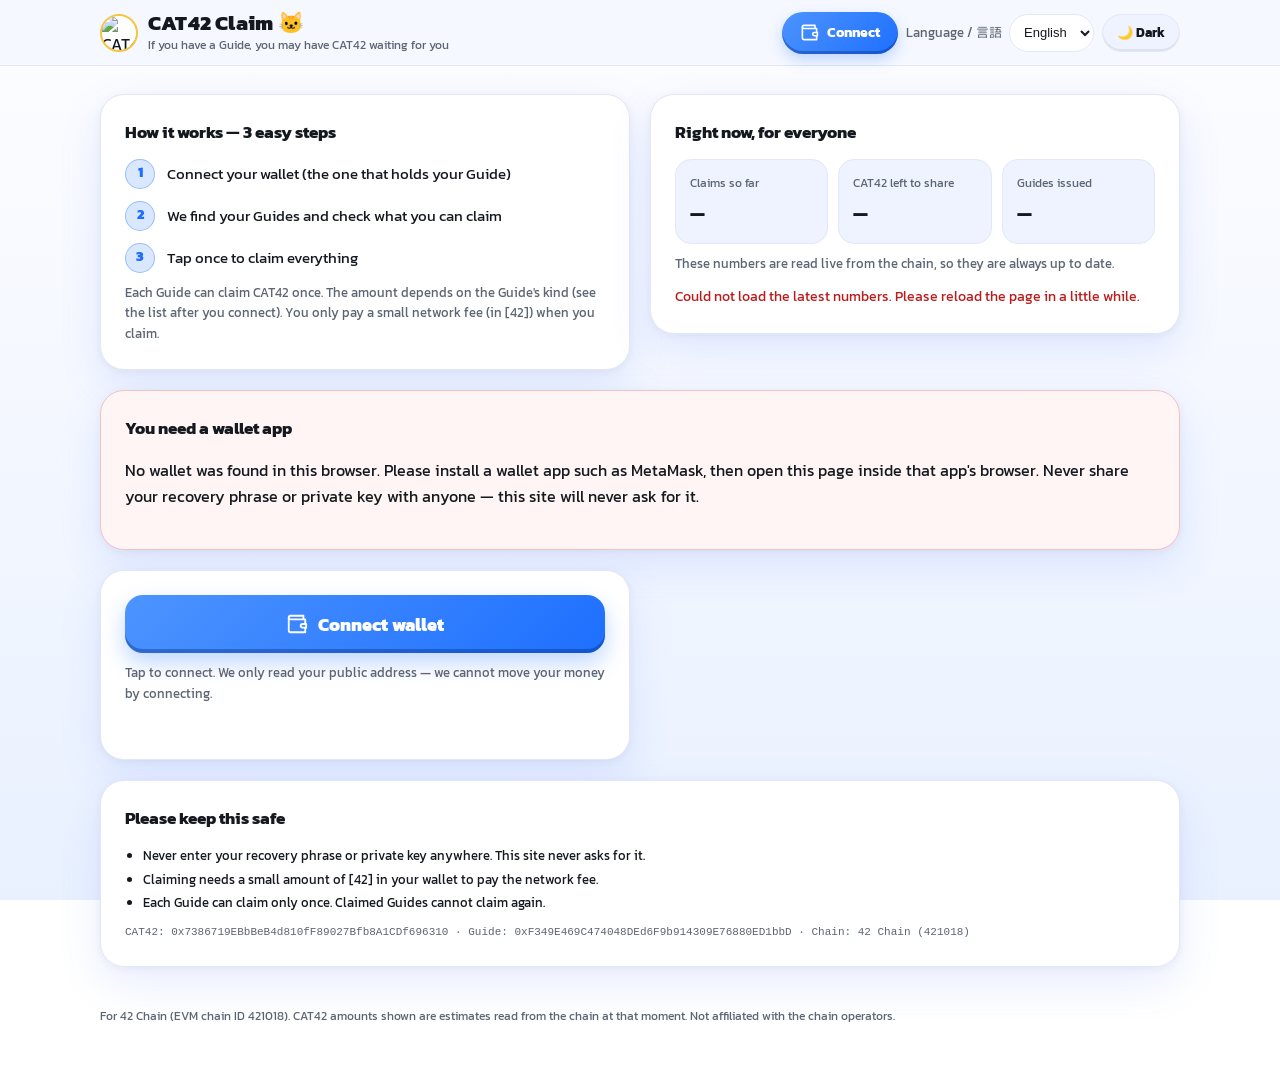
==== docs/en.html @ bd97c514 "UI round 2: rounded fonts (Kanit + M PLUS Rounded 1c), vivid saturated accents, PancakeSwap-style pr" ====
<!DOCTYPE html>
<html lang="en">
<head>
<meta charset="utf-8">
<meta name="viewport" content="width=device-width, initial-scale=1">
<title>CAT42 Claim — for Guide holders</title>
<meta name="description" content="Claim CAT42 for your Guide NFTs on 42 Chain. One tap claims everything you have not claimed yet.">
<script>(function(){try{document.documentElement.dataset.theme=localStorage.getItem("guppy-theme")==="dark"?"dark":"light";}catch(e){document.documentElement.dataset.theme="light";}})();</script>
<link rel="preconnect" href="https://fonts.googleapis.com">
<link rel="preconnect" href="https://fonts.gstatic.com" crossorigin>
<link href="https://fonts.googleapis.com/css2?family=Kanit:wght@500;600;700;800&family=M+PLUS+Rounded+1c:wght@500;700;800&display=swap" rel="stylesheet">
<link rel="stylesheet" href="style.css?v=3">
</head>
<body>
<header>
  <div class="header-in">
    <div class="brand">
        <img id="tokenIcon" src="https://raw.githubusercontent.com/maze369/token-icons/main/icons/0x7386719ebbbeb4d810ff89027bfb8a1cdf696310.jpg" alt="CAT42" width="44" height="44">
        <span class="brand-emoji" id="tokenFallback" hidden>🐱</span>
        <div>
          <h1 id="pageTitle">CAT42 Claim</h1>
          <p class="sub" id="pageSub">For Guide holders</p>
        </div>
      </div>
    <button type="button" id="headerConnectBtn" class="header-connect">Connect</button>
    <span class="lang-switch"><label><span id="langLabel">Language / 言語</span> <select id="langSel"><option value="en" selected>English</option><option value="ja">日本語</option></select></label></span>
    <button type="button" id="themeToggle" class="theme-toggle" aria-label="Toggle background theme"></button>
  </div>
</header>

<main>
  <!-- How it works -->
  <section class="panel" id="howPanel">
    <h2 id="howTitle">How it works</h2>
    <ol class="steps">
      <li id="step1">Connect your wallet</li>
      <li id="step2">We find your Guides</li>
      <li id="step3">Tap once to claim</li>
    </ol>
    <p class="note" id="howNote"></p>
  </section>

  <!-- Global stats (no wallet needed) -->
  <section class="panel" id="statsPanel">
    <h2 id="statsTitle">Right now</h2>
    <div class="info-grid">
      <div class="info-card">
        <div class="i-label" id="statClaimsLabel">Claims so far</div>
        <div class="i-value" id="statClaims">—</div>
      </div>
      <div class="info-card">
        <div class="i-label" id="statVaultLabel">CAT42 left to share</div>
        <div class="i-value" id="statVault">—</div>
      </div>
      <div class="info-card">
        <div class="i-label" id="statGuidesLabel">Guides issued</div>
        <div class="i-value" id="statGuides">—</div>
      </div>
    </div>
    <p class="note" id="statsNote"></p>
    <p class="result" id="statsError" role="status"></p>
  </section>

  <!-- No wallet notice -->
  <section class="panel warn" id="noWalletPanel" hidden>
    <h2 id="noWalletTitle">You need a wallet app</h2>
    <p id="noWalletText"></p>
  </section>

  <!-- Connect -->
  <section class="panel" id="connectPanel">
    <div id="connectBox">
      <button type="button" id="connectBtn" class="big-btn">Connect wallet</button>
      <p class="note" id="connectNote"></p>
    </div>
    <div id="accountBox" hidden>
      <div class="i-label" id="yourWalletLabel">Your wallet</div>
      <div class="mono" id="walletAddr">—</div>
      <div class="row">
        <span class="note" id="catBalanceLine"></span>
      </div>
      <div class="row">
        <button type="button" id="rescanBtn" class="small-btn">Check again</button>
        <button type="button" id="switchChainBtn" class="small-btn" hidden>Switch to 42 Chain</button>
      </div>
    </div>
    <p class="result" id="connectResult" role="status"></p>
  </section>

  <!-- Main claim panel -->
  <section class="panel" id="mainPanel" hidden>
    <div class="total-box">
      <div class="i-label" id="totalLabel">CAT42 you can claim</div>
      <div class="total-value"><span id="totalAmount">—</span> <span class="unit">CAT42</span></div>
      <p class="note" id="totalNote"></p>
    </div>

    <div class="counts">
      <div class="count"><span class="count-num" id="ownedCount">—</span><span class="count-label" id="ownedLabel">Guides you have</span></div>
      <div class="count"><span class="count-num" id="unclaimedCount">—</span><span class="count-label" id="unclaimedLabel">Not claimed yet</span></div>
      <div class="count"><span class="count-num" id="claimedCount">—</span><span class="count-label" id="claimedLabel">Already claimed</span></div>
    </div>

    <p class="note warn-note" id="mismatchNote" hidden></p>
    <p class="progress" id="scanProgress" role="status"></p>

    <button type="button" id="claimBtn" class="big-btn claim" disabled>Claim all</button>
    <p class="progress" id="claimProgress" role="status"></p>
    <div id="claimResult" class="result" role="status"></div>

    <h3 id="unclaimedTitle">Guides you can claim for</h3>
    <div id="unclaimedList"></div>
    <p class="note" id="emptyListText" hidden></p>

    <details id="claimedDetails" hidden>
      <summary id="claimedSummary">Already claimed</summary>
      <div id="claimedList"></div>
    </details>
  </section>

  <!-- Safety -->
  <section class="panel safety-panel">
    <h2 id="safeTitle">Please keep this safe</h2>
    <ul class="notes">
      <li id="safe1"></li>
      <li id="safe2"></li>
      <li id="safe3"></li>
    </ul>
    <p class="note mono-small" id="contractLine"></p>
  </section>
</main>

<footer>
  <p id="footerText"></p>
</footer>

<script src="app.js?v=4"></script>
<script>
(function(){
  var btn=document.getElementById("themeToggle");
  if(!btn)return;
  var ja=(document.documentElement.lang||"").indexOf("ja")===0;
  function label(){var d=document.documentElement.dataset.theme==="dark";btn.textContent=d?(ja?"\u2600\uFE0F \u767D\u80CC\u666F":"\u2600\uFE0F Light"):(ja?"\uD83C\uDF19 \u9ED2\u80CC\u666F":"\uD83C\uDF19 Dark");}
  label();
  btn.addEventListener("click",function(){var next=document.documentElement.dataset.theme==="dark"?"light":"dark";document.documentElement.dataset.theme=next;try{localStorage.setItem("guppy-theme",next);}catch(e){}label();});
})();
</script>

<script>
(function(){
  var hb=document.getElementById("headerConnectBtn");
  if(!hb)return;
  var def=hb.textContent;
  var cb=document.getElementById("connectBtn"),cbox=document.getElementById("connectBox"),abox=document.getElementById("accountBox"),wa=document.getElementById("walletAddr");
  function short(a){a=(a||"").trim();return a.length>10?a.slice(0,6)+"\u2026"+a.slice(-4):a;}
  function sync(){
    var connected=!!(abox&&!abox.hidden&&wa&&wa.textContent.indexOf("0x")===0);
    if(connected){hb.textContent=short(wa.textContent);hb.classList.add("connected");}
    else{hb.textContent=def;hb.classList.remove("connected");}
  }
  hb.addEventListener("click",function(){
    if(abox&&!abox.hidden){var p=document.getElementById("connectPanel");if(p)p.scrollIntoView({behavior:"smooth",block:"center"});}
    else if(cb){cb.click();}
  });
  if(window.MutationObserver){
    var mo=new MutationObserver(sync);
    [cbox,abox].forEach(function(el){if(el)mo.observe(el,{attributes:true,attributeFilter:["hidden"]});});
    if(wa)mo.observe(wa,{childList:true,characterData:true,subtree:true});
  }
  sync();
})();
</script>
</body>
</html>
---- docs/style.css ----
/* CAT42 Claim — Uniswap/PancakeSwap-style mobile card UI (2026-11-18).
   Round 2 (same day): rounded typefaces (Kanit for Latin/digits,
   M PLUS Rounded 1c for Japanese), vivid saturated accents, and
   PancakeSwap-style press-down 3D buttons with soft card shadows.
   Display layer only: every selector the app relies on is preserved,
   the white/black theme variables and the desktop grid placements are
   unchanged in behaviour. */
:root, :root[data-theme="light"] { --bg:#f4f7ff; --card:#ffffff; --text:#14181f; --muted:#5c6572; --line:#e2e8f6; --input-bg:#ffffff; --chip:#eef3ff; --accent:#1e6fff; --accent-soft:#d9e8ff; --green:#0bb068; --orange:#f06400; --shadow:0 16px 44px rgba(64,105,255,.12), 0 2px 8px rgba(16,24,40,.05); --warn-bg:#fff5f5; --warn-line:#f3c2c2; --warn-note-bg:#fff7ed; --warn-note-line:#fed7aa; --warn-note-text:#9a3412; --err:#b91c1c; --ok:#0a8a4d; }
:root[data-theme="dark"] { --bg:#000000; --card:#121316; --text:#f2f3f5; --muted:#9aa1ab; --line:#26282e; --input-bg:#0a0a0b; --chip:#1b1d21; --accent:#4d8dff; --accent-soft:#1d2c52; --green:#2bd98a; --orange:#ff8a3d; --shadow:none; --warn-bg:#2a1518; --warn-line:#5b2b31; --warn-note-bg:#2a1d12; --warn-note-line:#6b4423; --warn-note-text:#fdba74; --err:#fca5a5; --ok:#4ade80; }
* { box-sizing: border-box; }
body { margin: 0; font-family: "Kanit", "M PLUS Rounded 1c", -apple-system, "Hiragino Maru Gothic ProN", "Hiragino Sans", "Noto Sans JP", sans-serif; background: linear-gradient(180deg, #fdfdff 0%, #e9f1ff 100%); background-attachment: fixed; color: var(--text); line-height: 1.6; -webkit-font-smoothing: antialiased; }
:root[data-theme="dark"] body { background: #000000; }
button { font-family: inherit; }
button:focus-visible, select:focus-visible, summary:focus-visible { outline: 2px solid var(--accent); outline-offset: 2px; }

/* ---------- header: brand left, Connect + controls right ---------- */
header { position: sticky; top: 0; z-index: 20; background: color-mix(in srgb, var(--bg) 88%, transparent); backdrop-filter: blur(10px); -webkit-backdrop-filter: blur(10px); border-bottom: 1px solid var(--line); }
header > .header-in { max-width: 1120px; margin: 0 auto; padding: 10px 20px; display: flex; align-items: center; gap: 8px; }
.brand { display: flex; align-items: center; gap: 10px; min-width: 0; }
.brand img { width: 38px; height: 38px; border-radius: 50%; background: #fff; border: 2px solid #f5c542; object-fit: cover; }
.brand-emoji { font-size: 32px; }
h1 { font-size: 21px; margin: 0; line-height: 1.2; white-space: nowrap; font-weight: 800; letter-spacing: .01em; }
.sub { color: var(--muted); margin: 1px 0 0; font-size: 12px; white-space: nowrap; }
.header-connect { margin-left: auto; background: linear-gradient(135deg, #4d94ff, #1e6fff); color: #fff; border: 0; border-radius: 999px; padding: 10px 18px; font-size: 14px; font-weight: 700; cursor: pointer; min-height: 42px; white-space: nowrap; display: inline-flex; align-items: center; gap: 8px; box-shadow: inset 0 -3px 0 rgba(0,35,110,.35), 0 6px 14px rgba(30,111,255,.25); }
.header-connect::before { content: ""; flex: none; width: 19px; height: 19px; background: url("data:image/svg+xml,%3Csvg xmlns='http://www.w3.org/2000/svg' viewBox='0 0 24 24' fill='none' stroke='white' stroke-width='2' stroke-linecap='round' stroke-linejoin='round'%3E%3Cpath d='M21 12V7H5a2 2 0 0 1 0-4h14v4'/%3E%3Cpath d='M3 5v14a2 2 0 0 0 2 2h16v-5'/%3E%3Cpath d='M18 12a2 2 0 0 0 0 4h4v-4Z'/%3E%3C/svg%3E") center / contain no-repeat; }
.header-connect:active { transform: translateY(1px); box-shadow: inset 0 -1px 0 rgba(0,35,110,.35), 0 3px 8px rgba(30,111,255,.22); }
.header-connect.connected { background: var(--chip); color: var(--text); border: 1px solid var(--line); box-shadow: none; font-family: ui-monospace, monospace; font-size: 13px; }
.header-connect.connected::before { width: 9px; height: 9px; border-radius: 50%; background: var(--green); }
.lang-switch { font-size: 13px; color: var(--muted); }
.lang-switch select { margin-left: 4px; background: var(--input-bg); color: var(--text); border: 1px solid var(--line); border-radius: 999px; padding: 8px 10px; font-size: 13px; min-height: 38px; }
.theme-toggle { background: var(--chip); color: var(--text); border: 1px solid var(--line); border-radius: 999px; padding: 8px 14px; font-size: 13px; font-weight: 700; cursor: pointer; min-height: 38px; white-space: nowrap; box-shadow: inset 0 -2px 0 rgba(16,24,40,.08); }
.theme-toggle:active { transform: translateY(1px); box-shadow: inset 0 -1px 0 rgba(16,24,40,.08); }

/* ---------- cards ---------- */
main { max-width: 1120px; margin: 0 auto; padding: 8px 20px; }
.panel { background: var(--card); border: 1px solid var(--line); border-radius: 24px; padding: 24px; margin: 18px 0 0; box-shadow: var(--shadow); }
.panel.warn { background: var(--warn-bg); border-color: var(--warn-line); }
.panel h2 { font-size: 17px; margin: 0 0 12px; }
.panel h3 { font-size: 15px; margin: 20px 0 8px; }
.steps { margin: 0; padding: 0; list-style: none; counter-reset: step; display: grid; gap: 12px; }
.steps li { counter-increment: step; display: flex; align-items: center; gap: 12px; font-size: 15px; }
.steps li::before { content: counter(step); flex: none; width: 28px; height: 28px; border-radius: 50%; background: var(--accent-soft); border: 1px solid color-mix(in srgb, var(--accent) 35%, transparent); color: var(--accent); font-weight: 800; font-size: 14px; display: flex; align-items: center; justify-content: center; }
.note { color: var(--muted); font-size: 13px; line-height: 1.6; margin: 10px 0 0; }
.warn-note { color: var(--warn-note-text); background: var(--warn-note-bg); border: 1px solid var(--warn-note-line); border-radius: 14px; padding: 12px 14px; }
.info-grid { display: grid; grid-template-columns: repeat(auto-fit, minmax(150px, 1fr)); gap: 10px; }
.info-card { background: var(--chip); border: 1px solid var(--line); border-radius: 16px; padding: 14px; }
.i-label { font-size: 12px; color: var(--muted); margin-bottom: 6px; }
.i-value { font-size: 19px; font-weight: 800; word-break: break-word; }

/* ---------- buttons ---------- */
.big-btn { display: flex; align-items: center; justify-content: center; gap: 10px; width: 100%; background: linear-gradient(135deg, #4d94ff, #1e6fff); color: #fff; border: 0; border-radius: 18px; padding: 12px 16px; font-size: 18px; font-weight: 800; cursor: pointer; min-height: 58px; box-shadow: inset 0 -4px 0 rgba(0,35,110,.35), 0 10px 22px rgba(30,111,255,.28); transition: transform .06s ease, box-shadow .06s ease; }
.big-btn:active { transform: translateY(2px); box-shadow: inset 0 -2px 0 rgba(0,35,110,.35), 0 5px 12px rgba(30,111,255,.22); }
.big-btn:disabled { opacity: .45; cursor: default; box-shadow: none; }
.big-btn.claim { background: linear-gradient(135deg, #2ee6a8, #0bb068); font-size: 20px; min-height: 64px; border-radius: 20px; box-shadow: inset 0 -4px 0 rgba(0,80,50,.38), 0 10px 22px rgba(11,176,104,.30); }
.big-btn.claim:active { box-shadow: inset 0 -2px 0 rgba(0,80,50,.38), 0 5px 12px rgba(11,176,104,.24); }
.big-btn.claim:disabled { box-shadow: none; }
/* Icons are CSS ::before flex items, so the labels the app rewrites
   (textContent) never wipe them and they sit beside any label length. */
#connectBtn::before { content: ""; flex: none; width: 22px; height: 22px; background: url("data:image/svg+xml,%3Csvg xmlns='http://www.w3.org/2000/svg' viewBox='0 0 24 24' fill='none' stroke='white' stroke-width='2' stroke-linecap='round' stroke-linejoin='round'%3E%3Cpath d='M21 12V7H5a2 2 0 0 1 0-4h14v4'/%3E%3Cpath d='M3 5v14a2 2 0 0 0 2 2h16v-5'/%3E%3Cpath d='M18 12a2 2 0 0 0 0 4h4v-4Z'/%3E%3C/svg%3E") center / contain no-repeat; }
#claimBtn::before { content: ""; flex: none; width: 23px; height: 23px; background: url("data:image/svg+xml,%3Csvg xmlns='http://www.w3.org/2000/svg' viewBox='0 0 24 24' fill='none' stroke='white' stroke-width='2' stroke-linecap='round' stroke-linejoin='round'%3E%3Crect x='3' y='8' width='18' height='4' rx='1'/%3E%3Cpath d='M12 8v13'/%3E%3Cpath d='M19 12v7a2 2 0 0 1-2 2H7a2 2 0 0 1-2-2v-7'/%3E%3Cpath d='M7.5 8a2.5 2.5 0 0 1 0-5C11 3 12 8 12 8s1-5 4.5-5a2.5 2.5 0 0 1 0 5'/%3E%3C/svg%3E") center / contain no-repeat; }
.small-btn { background: var(--card); color: var(--text); border: 1px solid var(--line); border-radius: 999px; padding: 10px 18px; font-size: 14px; font-weight: 600; cursor: pointer; min-height: 44px; box-shadow: inset 0 -3px 0 rgba(16,24,40,.10); transition: transform .06s ease, box-shadow .06s ease; }
.small-btn:active { transform: translateY(1px); box-shadow: inset 0 -1px 0 rgba(16,24,40,.10); }
.row { display: flex; gap: 8px; flex-wrap: wrap; align-items: center; margin-top: 12px; }
.mono { font-family: ui-monospace, monospace; font-size: 13px; word-break: break-all; }
.mono-small { font-family: ui-monospace, monospace; font-size: 11px; word-break: break-all; }

/* ---------- claim card hero ---------- */
.total-box { text-align: center; background: linear-gradient(135deg, var(--accent-soft), var(--chip)); border: 1px solid var(--line); border-radius: 20px; padding: 22px 16px 18px; }
.total-box .i-label { margin-bottom: 2px; }
.total-value { font-size: 40px; font-weight: 900; line-height: 1.15; word-break: break-word; letter-spacing: -.01em; }
.total-value .unit { font-size: 18px; font-weight: 700; color: var(--muted); }
.total-box .note { margin-top: 6px; }
.counts { display: grid; grid-template-columns: repeat(3, 1fr); gap: 10px; margin: 14px 0 6px; }
.count { background: var(--chip); border: 1px solid var(--line); border-radius: 16px; padding: 12px 6px; text-align: center; }
.count-num { display: block; font-size: 22px; font-weight: 800; }
.count-label { display: block; font-size: 11px; color: var(--muted); margin-top: 2px; line-height: 1.4; }
.progress { min-height: 20px; font-size: 14px; line-height: 1.6; color: var(--orange); margin: 10px 0 0; }
.result { min-height: 20px; font-size: 14px; line-height: 1.7; margin: 10px 0 0; word-break: break-word; }
.result.ok { color: var(--ok); }
.result.error { color: var(--err); }
.result a { color: var(--accent); }

/* ---------- guide list ---------- */
.guide-item { display: flex; justify-content: space-between; gap: 10px; align-items: center; padding: 14px 2px; border-top: 1px solid var(--line); }
.guide-item:first-child { border-top: 0; }
.guide-main { font-weight: 700; font-size: 15px; }
.guide-sub { font-size: 12px; color: var(--muted); margin-top: 2px; }
.guide-amt { font-weight: 800; text-align: right; white-space: nowrap; }
.tier-badge { display: inline-block; font-size: 11px; font-weight: 700; border-radius: 999px; padding: 2px 8px; background: #fef3c7; color: #92400e; margin-left: 6px; }
.tier-1 { background: #dbeafe; color: #1e40af; }
.tier-2 { background: #ede9fe; color: #5b21b6; }
.tier-3 { background: #fef3c7; color: #92400e; border: 1px solid #f59e0b; }
details { margin-top: 14px; }
summary { cursor: pointer; font-size: 14px; color: var(--muted); padding: 8px 0; }
.notes { color: var(--text); line-height: 1.8; font-size: 13px; padding-left: 18px; margin: 0; }
a { color: var(--accent); }
footer { max-width: 1120px; margin: 0 auto; padding: 20px 20px 36px; color: var(--muted); font-size: 12px; line-height: 1.6; }

@media (min-width: 1024px) {
  main { display: grid; grid-template-columns: 1fr 1fr; gap: 0 20px; align-items: start; }
  main .panel { margin-top: 20px; }
  /* Every panel gets an explicit column. Panels appear/disappear with
     wallet state (noWallet / main are hidden-toggled),
     so auto-placement must never decide where a panel lands: with
     column-only placement each panel keeps its own column track and
     full-width panels always take a whole row, in every state. */
  #howPanel { grid-column: 1; }
  #statsPanel { grid-column: 2; }
  #noWalletPanel { grid-column: 1 / -1; }
  #connectPanel { grid-column: 1; }
  #mainPanel { grid-column: 2; }
  .safety-panel { grid-column: 1 / -1; }
  /* Inner spacing at desktop width: the guide rows keep their
     name/amount split readable in the narrower column. */
}
@media (max-width: 640px) {
  header > .header-in { padding: 10px 14px; gap: 6px; }
  main { padding: 4px 14px 8px; }
  .panel { padding: 20px 18px; border-radius: 22px; }
  h1 { font-size: 19px; }
  .sub { display: none; }
  .brand img { width: 34px; height: 34px; }
  .lang-switch #langLabel { display: none; }
  .lang-switch select { margin-left: 0; padding: 8px 6px; }
  .theme-toggle { padding: 8px 10px; }
  .header-connect { padding: 9px 14px; font-size: 13px; min-height: 40px; }
  .header-connect::before { width: 17px; height: 17px; }
  .header-connect.connected::before { width: 8px; height: 8px; }
  footer { padding-left: 16px; padding-right: 16px; }
  .total-value { font-size: 32px; }
}
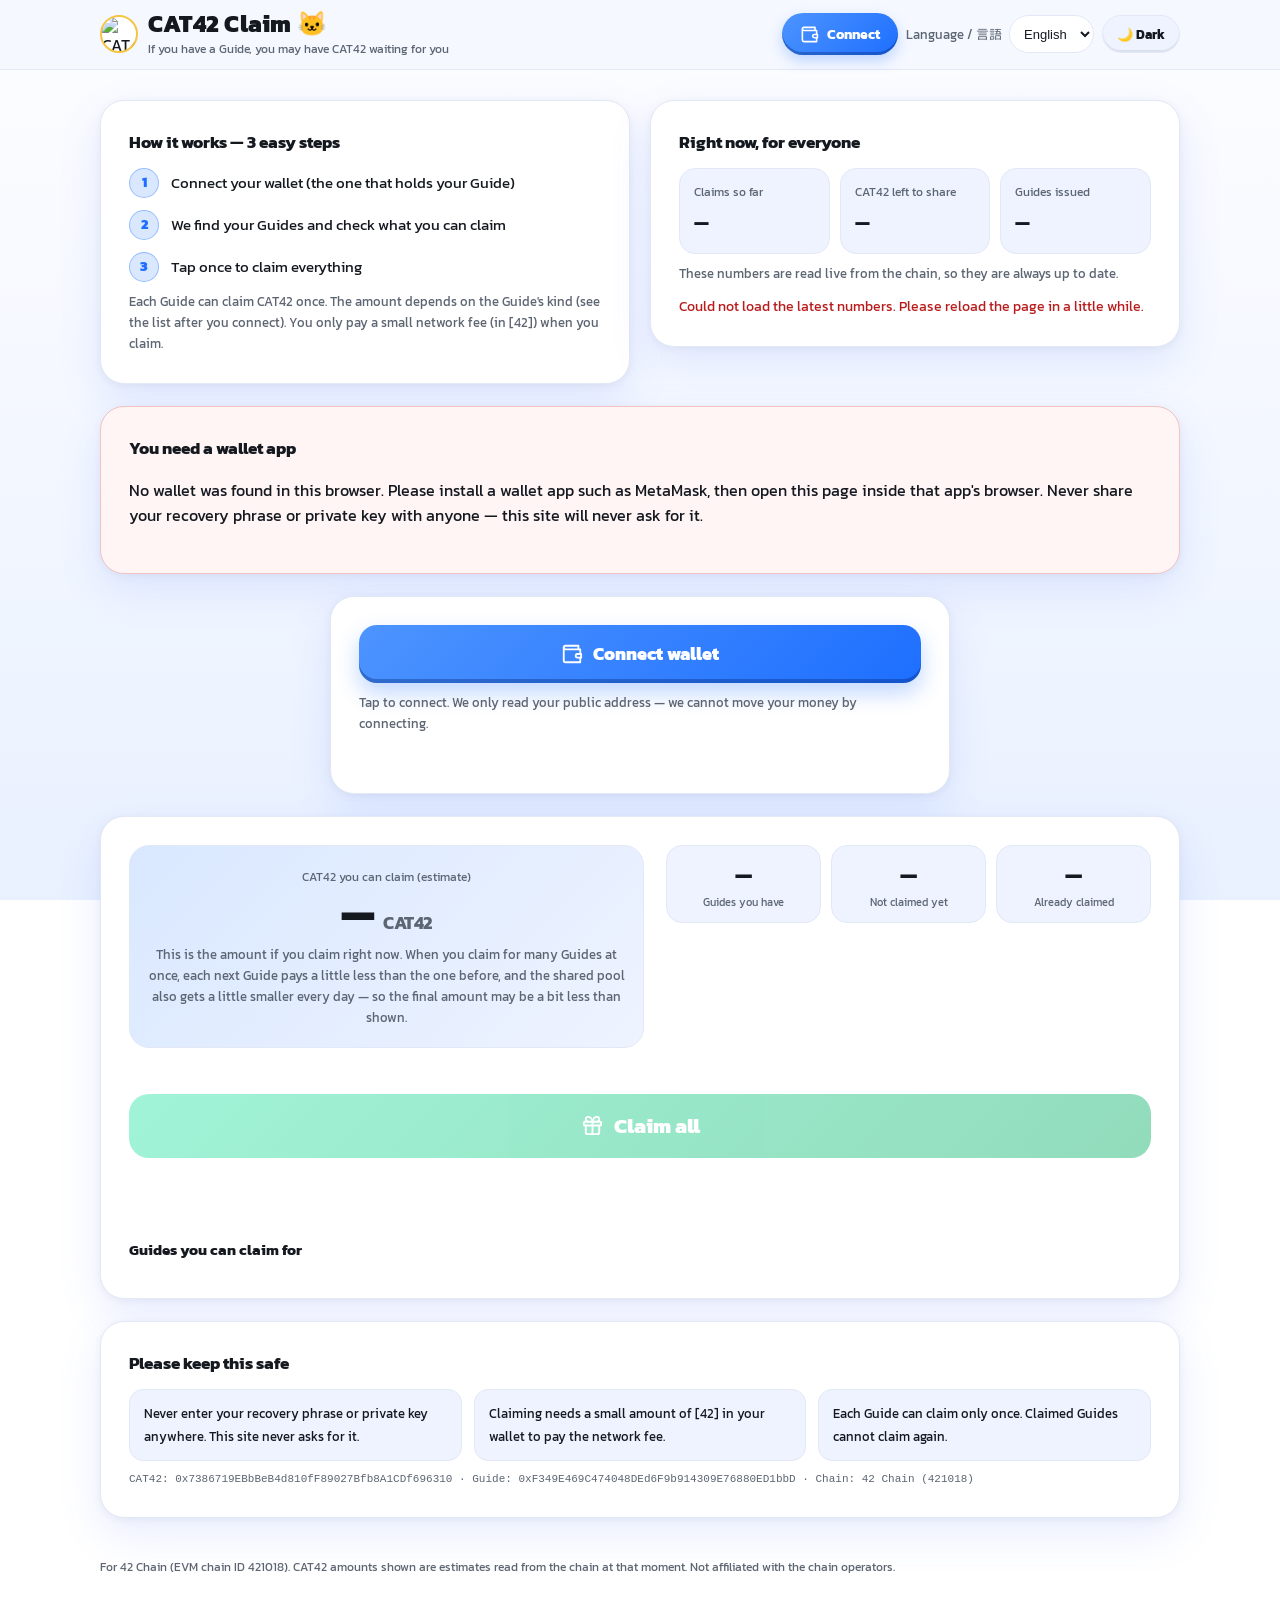
==== commit e21b724a: "Responsive pass: desktop uses width properly (info cards top row, action card centered at 620px, cla" ====
--- a/docs/en.html
+++ b/docs/en.html
@@ -9,7 +9,7 @@
 <link rel="preconnect" href="https://fonts.googleapis.com">
 <link rel="preconnect" href="https://fonts.gstatic.com" crossorigin>
 <link href="https://fonts.googleapis.com/css2?family=Kanit:wght@500;600;700;800&family=M+PLUS+Rounded+1c:wght@500;700;800&display=swap" rel="stylesheet">
-<link rel="stylesheet" href="style.css?v=3">
+<link rel="stylesheet" href="style.css?v=4">
 </head>
 <body>
 <header>
--- a/docs/style.css
+++ b/docs/style.css
@@ -98,20 +98,44 @@
 
 @media (min-width: 1024px) {
   main { display: grid; grid-template-columns: 1fr 1fr; gap: 0 20px; align-items: start; }
-  main .panel { margin-top: 20px; }
+  main .panel { margin-top: 22px; padding: 28px; }
+  h1 { font-size: 24px; }
   /* Every panel gets an explicit column. Panels appear/disappear with
      wallet state (noWallet / main are hidden-toggled),
      so auto-placement must never decide where a panel lands: with
      column-only placement each panel keeps its own column track and
-     full-width panels always take a whole row, in every state. */
+     full-width panels always take a whole row, in every state.
+     Desktop layout (2026-11-18 addendum): the two info cards share the
+     top row; the action cards take a full row but stay at a comfortable
+     centered width instead of stretching; lists go multi-column. */
   #howPanel { grid-column: 1; }
   #statsPanel { grid-column: 2; }
   #noWalletPanel { grid-column: 1 / -1; }
-  #connectPanel { grid-column: 1; }
-  #mainPanel { grid-column: 2; }
+  #connectPanel { grid-column: 1 / -1; justify-self: center; width: min(620px, 100%); }
+  #mainPanel { grid-column: 1 / -1; }
   .safety-panel { grid-column: 1 / -1; }
-  /* Inner spacing at desktop width: the guide rows keep their
-     name/amount split readable in the narrower column. */
+  /* Claim card interior: hero total and counts side by side on top,
+     the big claim button full width under them, Guide lists in two
+     columns so long lists stay compact. */
+  #mainPanel { display: flex; flex-wrap: wrap; gap: 0 22px; align-items: flex-start; }
+  #mainPanel .total-box { flex: 1 1 330px; }
+  #mainPanel .counts { flex: 1 1 300px; margin-top: 0; }
+  #mainPanel .warn-note, #mainPanel .progress, #mainPanel .result,
+  #mainPanel > h3, #mainPanel #emptyListText, #mainPanel > details { flex: 1 1 100%; }
+  #claimBtn { flex: 1 1 100%; margin-top: 16px; font-size: 21px; }
+  #unclaimedList, #claimedList { display: grid; grid-template-columns: 1fr 1fr; gap: 0 30px; }
+  #unclaimedList .guide-item:nth-child(-n+2), #claimedList .guide-item:nth-child(-n+2) { border-top: 0; }
+  .total-value { font-size: 44px; }
+  /* Safety notes become three small cards in a row. */
+  .safety-panel .notes { display: grid; grid-template-columns: repeat(3, 1fr); gap: 12px; padding-left: 0; list-style: none; }
+  .safety-panel .notes li { background: var(--chip); border: 1px solid var(--line); border-radius: 14px; padding: 12px 14px; }
+}
+@media (min-width: 641px) and (max-width: 1023px) {
+  /* Tablet widths: keep the single column, but cap it at a comfortable
+     reading width and center it, so cards never stretch edge to edge
+     and nothing can break between the phone and desktop layouts. */
+  main, footer, header > .header-in { max-width: 760px; }
+  .panel { padding: 26px; }
 }
 @media (max-width: 640px) {
   header > .header-in { padding: 10px 14px; gap: 6px; }
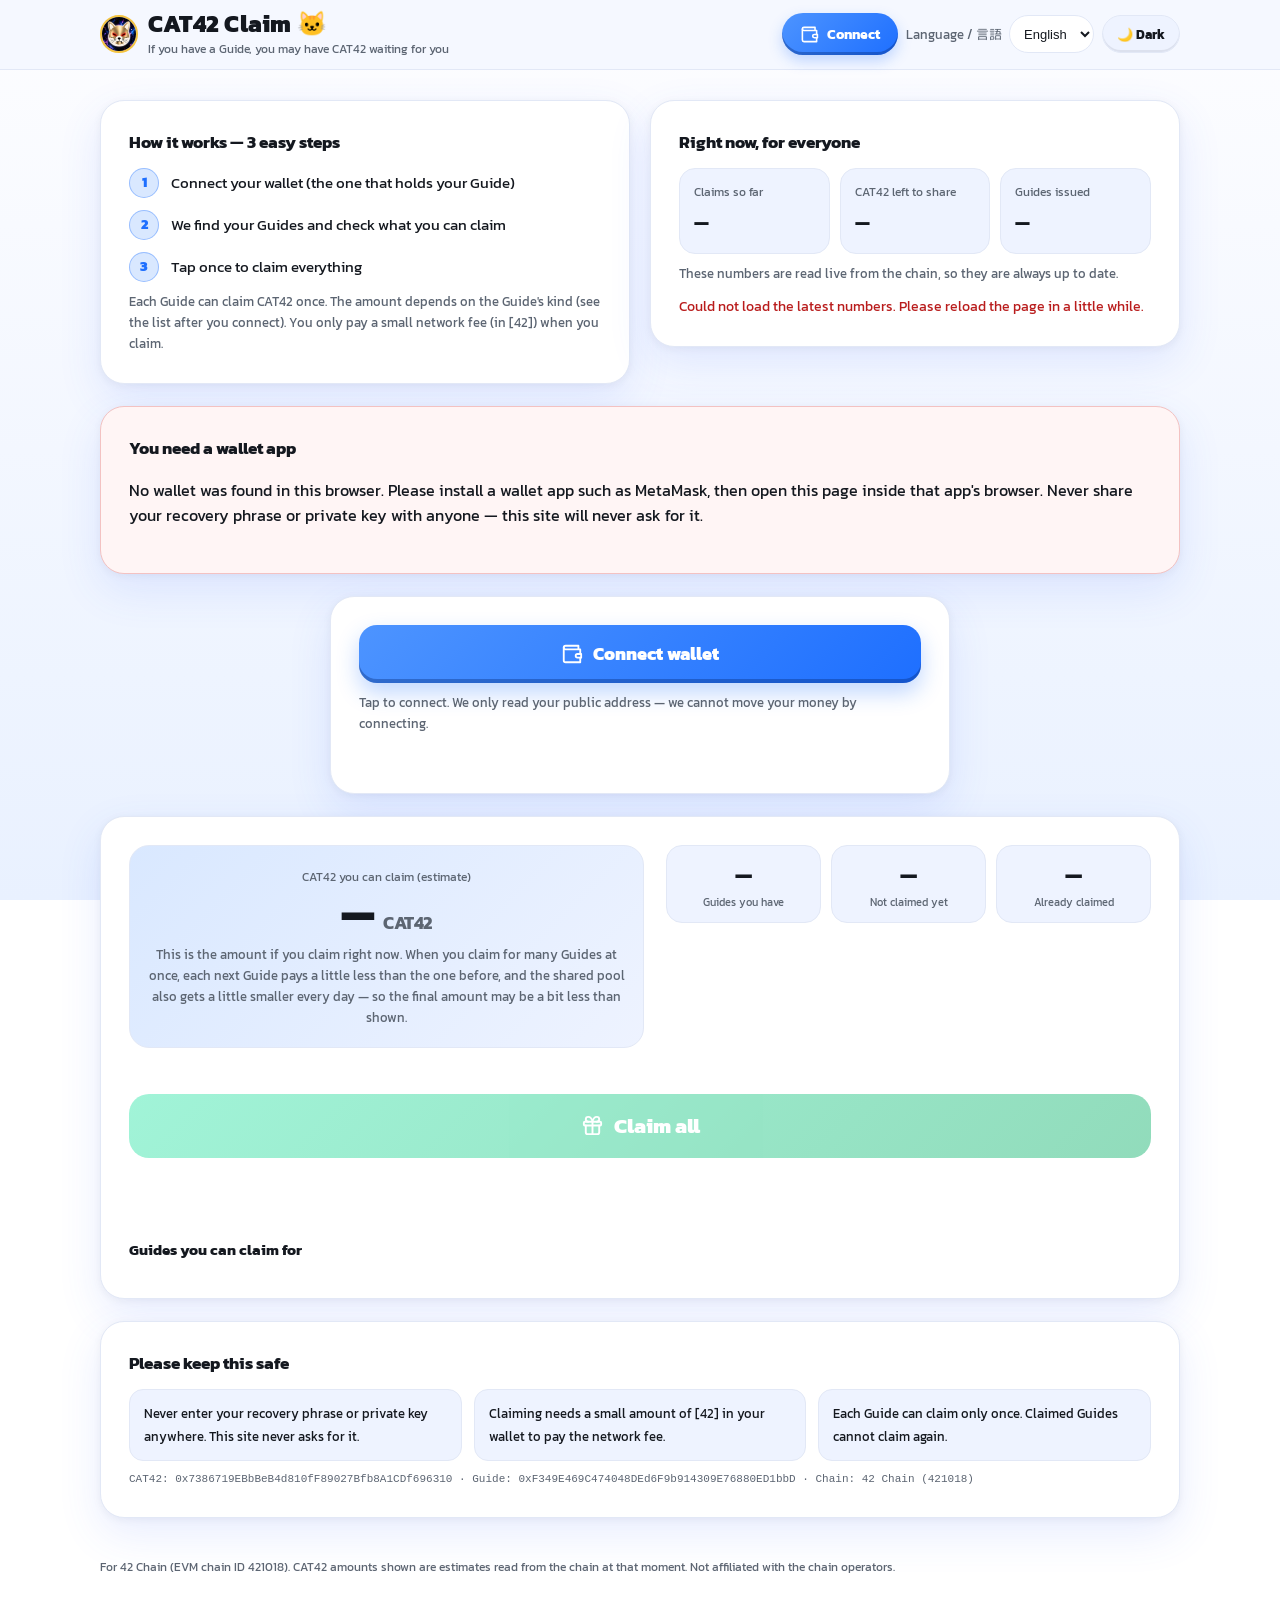
==== commit eb07fd99: "Security audit 2026-11-24: verify chain before every claim send (wrong-chain no-op 'success' fix), r" ====
--- a/docs/en.html
+++ b/docs/en.html
@@ -15,7 +15,7 @@
 <header>
   <div class="header-in">
     <div class="brand">
-        <img id="tokenIcon" src="https://raw.githubusercontent.com/maze369/token-icons/main/icons/0x7386719ebbbeb4d810ff89027bfb8a1cdf696310.jpg" alt="CAT42" width="44" height="44">
+        <img id="tokenIcon" src="cat42-icon.jpg" alt="CAT42" width="44" height="44">
         <span class="brand-emoji" id="tokenFallback" hidden>🐱</span>
         <div>
           <h1 id="pageTitle">CAT42 Claim</h1>
@@ -134,7 +134,7 @@
   <p id="footerText"></p>
 </footer>
 
-<script src="app.js?v=4"></script>
+<script src="app.js?v=5"></script>
 <script>
 (function(){
   var btn=document.getElementById("themeToggle");
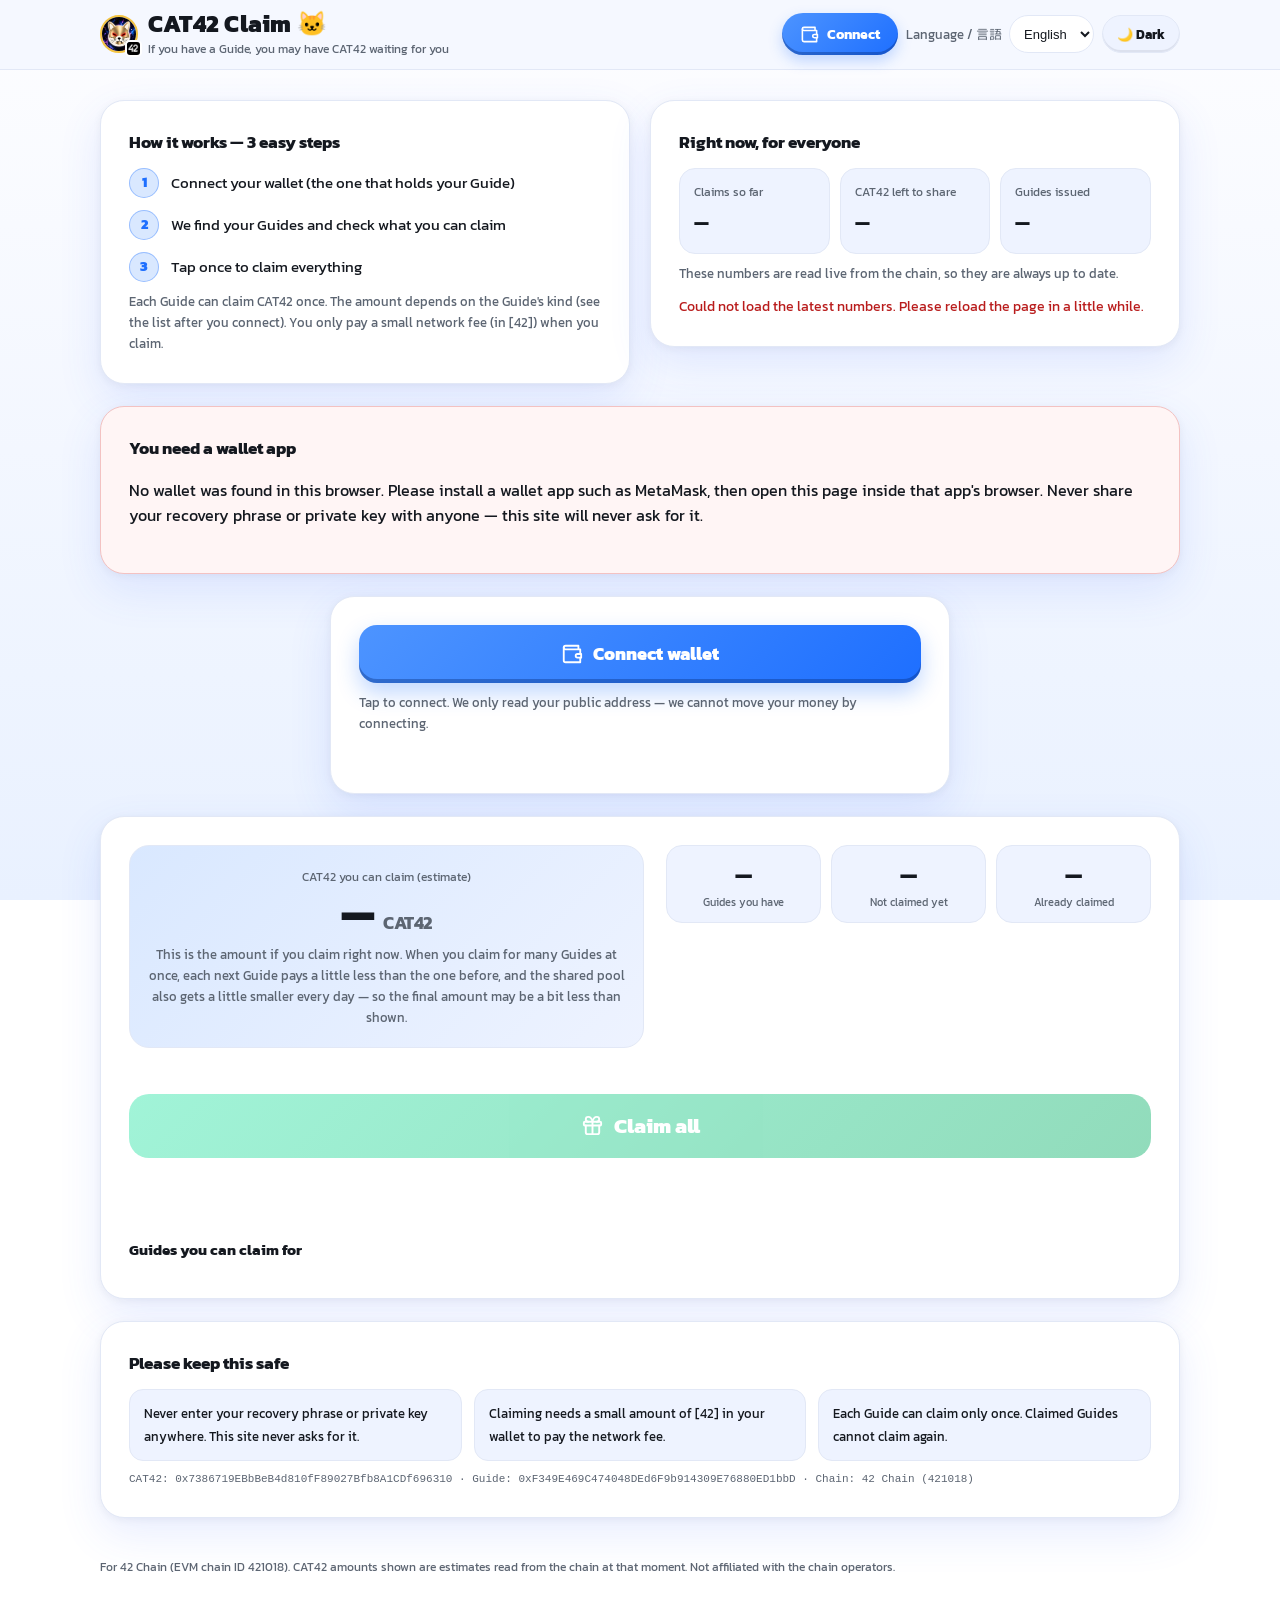
==== commit 09c8df41: "Apply the 42 logo: favicon + apple-touch-icon (from the supplied 400x400 mark), and a small 42 Chain" ====
--- a/docs/en.html
+++ b/docs/en.html
@@ -9,14 +9,19 @@
 <link rel="preconnect" href="https://fonts.googleapis.com">
 <link rel="preconnect" href="https://fonts.gstatic.com" crossorigin>
 <link href="https://fonts.googleapis.com/css2?family=Kanit:wght@500;600;700;800&family=M+PLUS+Rounded+1c:wght@500;700;800&display=swap" rel="stylesheet">
-<link rel="stylesheet" href="style.css?v=4">
+<link rel="stylesheet" href="style.css?v=6">
+<link rel="icon" type="image/png" href="favicon.png">
+<link rel="apple-touch-icon" href="apple-touch-icon.png">
 </head>
 <body>
 <header>
   <div class="header-in">
     <div class="brand">
-        <img id="tokenIcon" src="cat42-icon.jpg" alt="CAT42" width="44" height="44">
-        <span class="brand-emoji" id="tokenFallback" hidden>🐱</span>
+        <span class="brand-mark">
+          <img id="tokenIcon" src="cat42-icon.jpg" alt="CAT42" width="44" height="44">
+          <span class="brand-emoji" id="tokenFallback" hidden>🐱</span>
+          <img class="chain-badge" src="logo42.png" alt="42 Chain" width="18" height="18">
+        </span>
         <div>
           <h1 id="pageTitle">CAT42 Claim</h1>
           <p class="sub" id="pageSub">For Guide holders</p>
@@ -82,6 +87,7 @@
       <div class="row">
         <button type="button" id="rescanBtn" class="small-btn">Check again</button>
         <button type="button" id="switchChainBtn" class="small-btn" hidden>Switch to 42 Chain</button>
+        <button type="button" id="disconnectOpenBtn" class="small-btn danger">Disconnect</button>
       </div>
     </div>
     <p class="result" id="connectResult" role="status"></p>
@@ -130,11 +136,20 @@
   </section>
 </main>
 
+<dialog id="connDlg" class="conn-dlg">
+  <h3 id="connectedTitle">Wallet connected</h3>
+  <p class="mono conn-addr" id="connAddr">—</p>
+  <div class="conn-dlg-btns">
+    <button type="button" id="disconnectBtn" class="small-btn danger">Disconnect</button>
+    <button type="button" id="connClose" class="small-btn">Close</button>
+  </div>
+</dialog>
+
 <footer>
   <p id="footerText"></p>
 </footer>
 
-<script src="app.js?v=5"></script>
+<script src="app.js?v=6"></script>
 <script>
 (function(){
   var btn=document.getElementById("themeToggle");
@@ -159,7 +174,7 @@
     else{hb.textContent=def;hb.classList.remove("connected");}
   }
   hb.addEventListener("click",function(){
-    if(abox&&!abox.hidden){var p=document.getElementById("connectPanel");if(p)p.scrollIntoView({behavior:"smooth",block:"center"});}
+    if(abox&&!abox.hidden){if(window.__cat42OpenConnDialog){window.__cat42OpenConnDialog();}else{var p=document.getElementById("connectPanel");if(p)p.scrollIntoView({behavior:"smooth",block:"center"});}}
     else if(cb){cb.click();}
   });
   if(window.MutationObserver){
--- a/docs/style.css
+++ b/docs/style.css
@@ -18,6 +18,9 @@
 header > .header-in { max-width: 1120px; margin: 0 auto; padding: 10px 20px; display: flex; align-items: center; gap: 8px; }
 .brand { display: flex; align-items: center; gap: 10px; min-width: 0; }
 .brand img { width: 38px; height: 38px; border-radius: 50%; background: #fff; border: 2px solid #f5c542; object-fit: cover; }
+/* 42 Chain badge on the token icon's corner (the network-badge pattern). */
+.brand-mark { position: relative; flex: none; display: inline-flex; }
+.brand-mark .chain-badge { position: absolute; right: -4px; bottom: -4px; width: 17px; height: 17px; border-radius: 5px; border: 2px solid var(--card); background: #000; object-fit: cover; }
 .brand-emoji { font-size: 32px; }
 h1 { font-size: 21px; margin: 0; line-height: 1.2; white-space: nowrap; font-weight: 800; letter-spacing: .01em; }
 .sub { color: var(--muted); margin: 1px 0 0; font-size: 12px; white-space: nowrap; }
@@ -96,6 +99,14 @@
 a { color: var(--accent); }
 footer { max-width: 1120px; margin: 0 auto; padding: 20px 20px 36px; color: var(--muted); font-size: 12px; line-height: 1.6; }
 
+/* Wallet dialog (same pattern as qomdex.com): full address + Disconnect. */
+.conn-dlg { border: 1px solid var(--line); border-radius: 20px; background: var(--card); color: var(--text); padding: 24px; width: min(420px, calc(100vw - 40px)); box-shadow: var(--shadow); }
+.conn-dlg::backdrop { background: rgba(10, 15, 30, .45); }
+.conn-dlg h3 { margin: 0 0 12px; font-size: 17px; font-weight: 800; }
+.conn-addr { background: var(--chip); border: 1px solid var(--line); border-radius: 12px; padding: 10px 12px; margin: 0 0 18px; }
+.conn-dlg-btns { display: flex; gap: 10px; justify-content: flex-end; flex-wrap: wrap; }
+.small-btn.danger { color: var(--err); border-color: var(--warn-line); }
+
 @media (min-width: 1024px) {
   main { display: grid; grid-template-columns: 1fr 1fr; gap: 0 20px; align-items: start; }
   main .panel { margin-top: 22px; padding: 28px; }
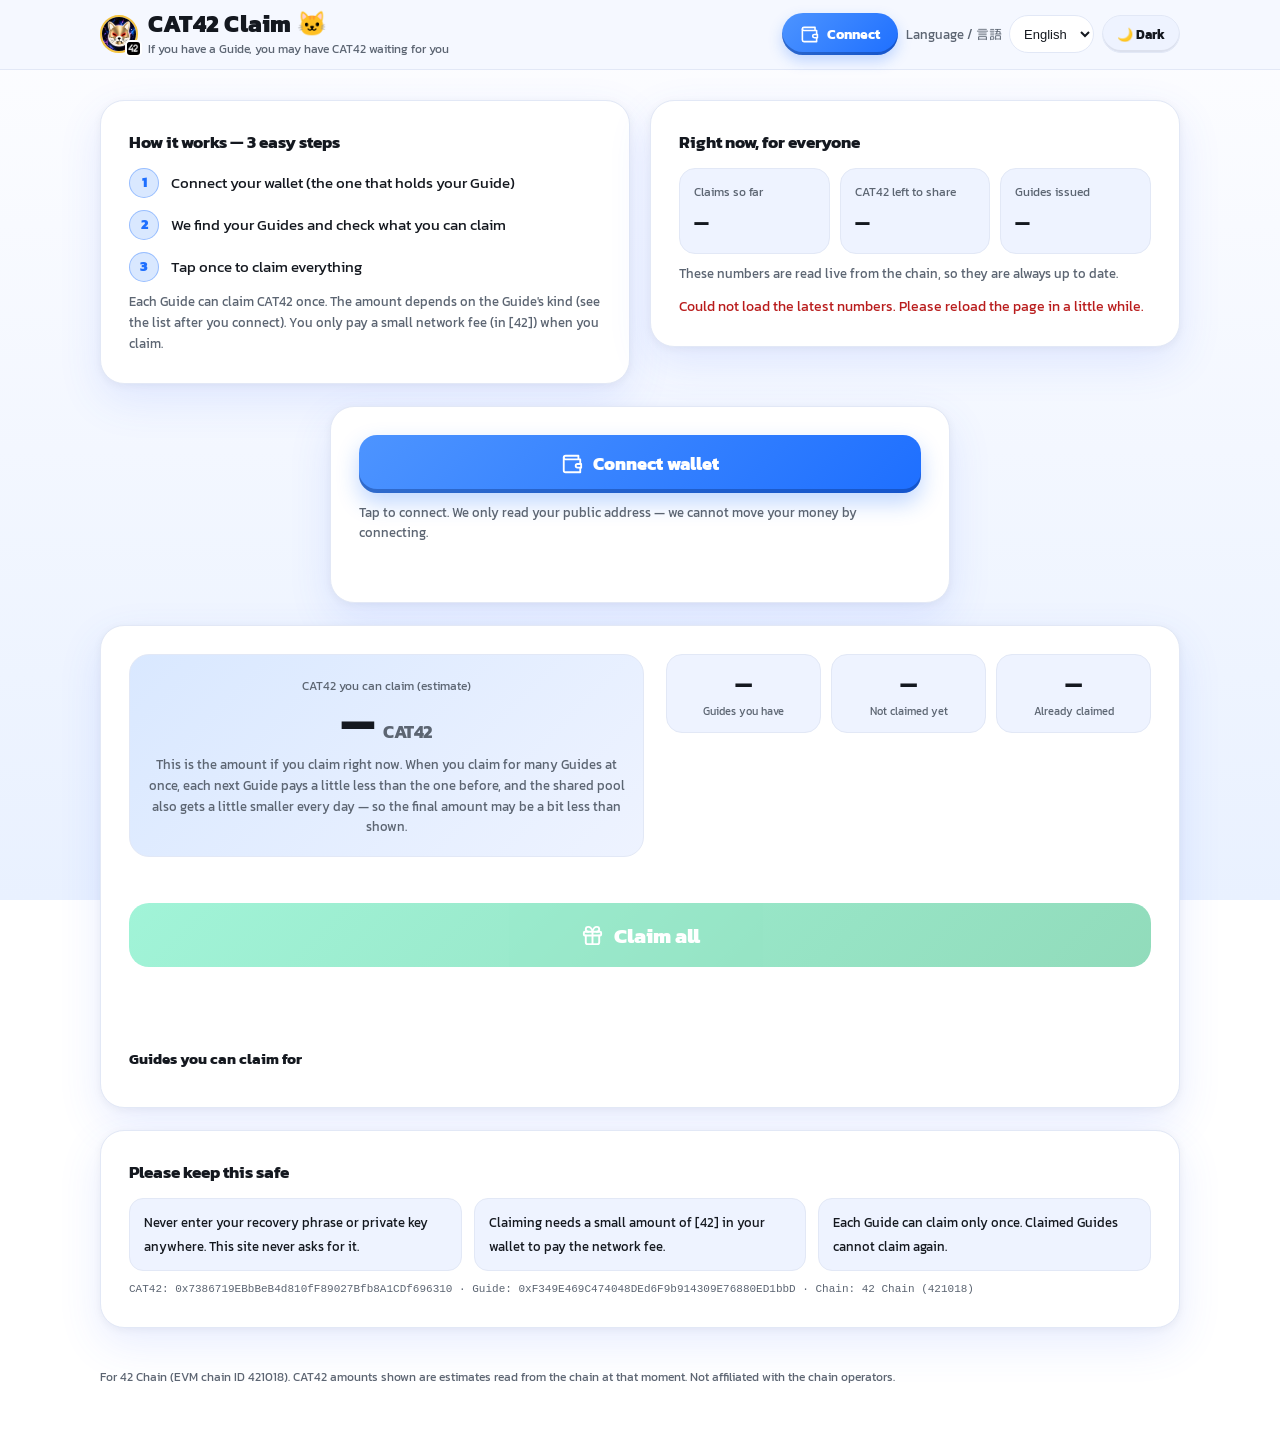
==== commit 344c902b: "Always show the connect button: wallet detection moves to click time (provider re-read fresh each cl" ====
--- a/docs/en.html
+++ b/docs/en.html
@@ -149,7 +149,7 @@
   <p id="footerText"></p>
 </footer>
 
-<script src="app.js?v=6"></script>
+<script src="app.js?v=7"></script>
 <script>
 (function(){
   var btn=document.getElementById("themeToggle");
